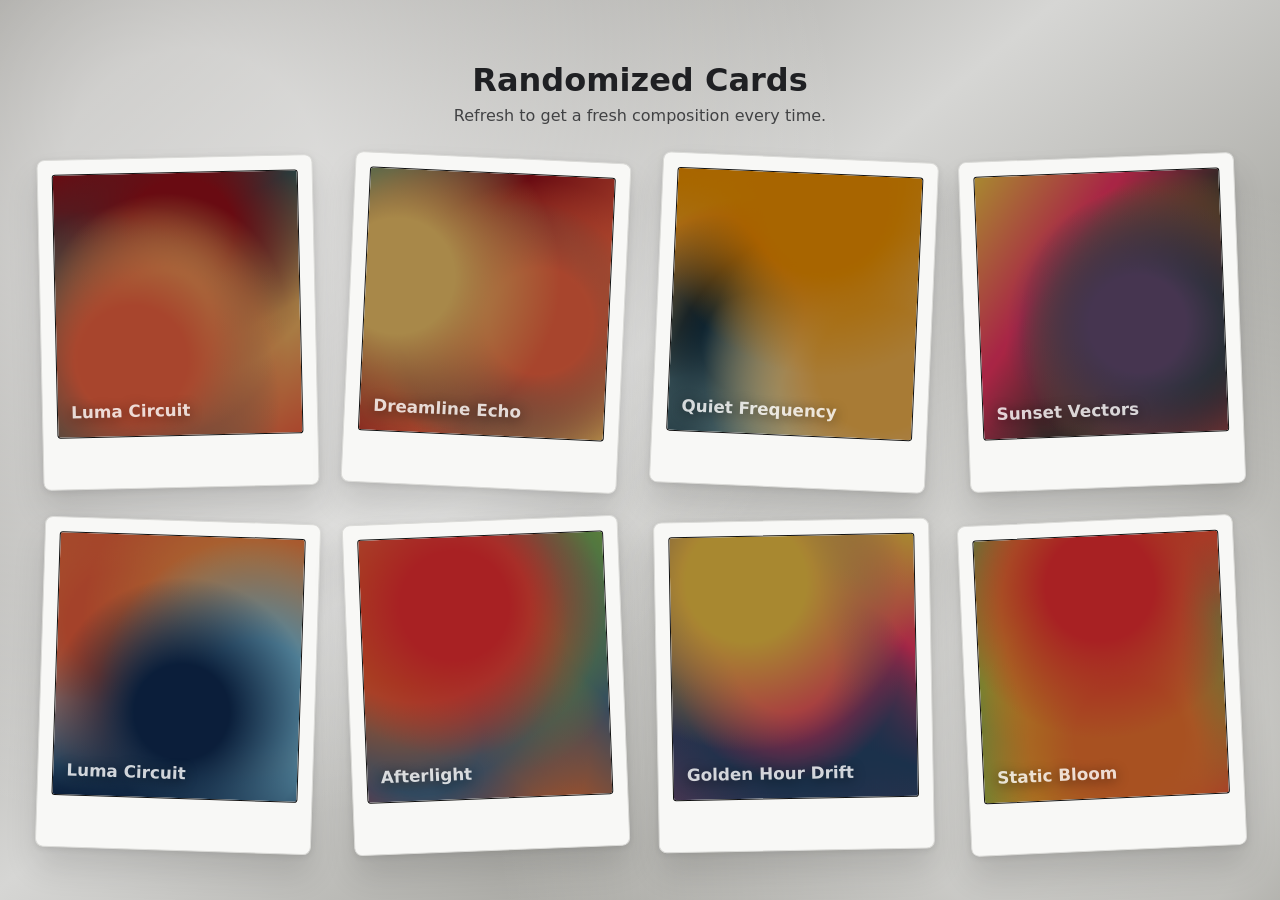
==== index.html @ 628a6130 "Build randomized polaroid-style gradient cards" ====
<!doctype html>
<html lang="en">
  <head>
    <meta charset="UTF-8" />
    <meta name="viewport" content="width=device-width, initial-scale=1.0" />
    <title>Randomized Polaroid Cards</title>
    <link rel="stylesheet" href="styles.css" />
  </head>
  <body>
    <main>
      <h1>Randomized Cards</h1>
      <p>Refresh to get a fresh composition every time.</p>
      <section class="card-grid" id="cardGrid" aria-label="Color cards"></section>
    </main>

    <template id="cardTemplate">
      <article class="polaroid-card">
        <div class="artwork-wrap">
          <div class="artwork" role="img"></div>
          <p class="card-text"></p>
        </div>
      </article>
    </template>

    <script src="script.js"></script>
  </body>
</html>
---- styles.css ----
:root {
  --bg: #ebe9e3;
  --ink: #1f2023;
  --frame: #f8f8f6;
}

* {
  box-sizing: border-box;
}

body {
  margin: 0;
  min-height: 100vh;
  font-family: Inter, system-ui, -apple-system, Segoe UI, Roboto, Helvetica, Arial, sans-serif;
  color: var(--ink);
  background:
    radial-gradient(circle at 15% 20%, #fff9 0 10%, transparent 50%),
    radial-gradient(circle at 85% 85%, #fff8 0 14%, transparent 45%),
    linear-gradient(140deg, #77756f, #d6d6d4 45%, #727168);
  padding: 2.5rem 1rem;
}

main {
  max-width: 1200px;
  margin: 0 auto;
  text-align: center;
}

h1 {
  margin-bottom: 0.4rem;
}

p {
  margin-top: 0;
  opacity: 0.8;
}

.card-grid {
  margin-top: 2rem;
  display: grid;
  grid-template-columns: repeat(auto-fit, minmax(230px, 1fr));
  gap: 2rem;
}

.polaroid-card {
  position: relative;
  background: var(--frame);
  border: 1px solid #dbdbd8;
  border-radius: 0.5rem;
  box-shadow:
    0 0.1rem 0.4rem #00000017,
    0 1.25rem 2rem #0000001f;
  padding: 0.9rem 0.9rem 3.2rem;
  aspect-ratio: 1 / 1.2;
}

.artwork-wrap {
  position: relative;
  width: 100%;
  height: 100%;
  border-radius: 0.2rem;
  overflow: hidden;
  border: 1px solid #111;
}

.artwork {
  width: 100%;
  height: 100%;
  filter: saturate(1.2) brightness(0.65) contrast(1.05) blur(0.2px);
}

.card-text {
  position: absolute;
  inset-inline: 0.8rem;
  bottom: 0.9rem;
  margin: 0;
  text-align: left;
  font-size: 1.05rem;
  font-weight: 600;
  line-height: 1.25;
  color: #fff;
  text-shadow: 0 0.14rem 0.8rem #000000ab;
}
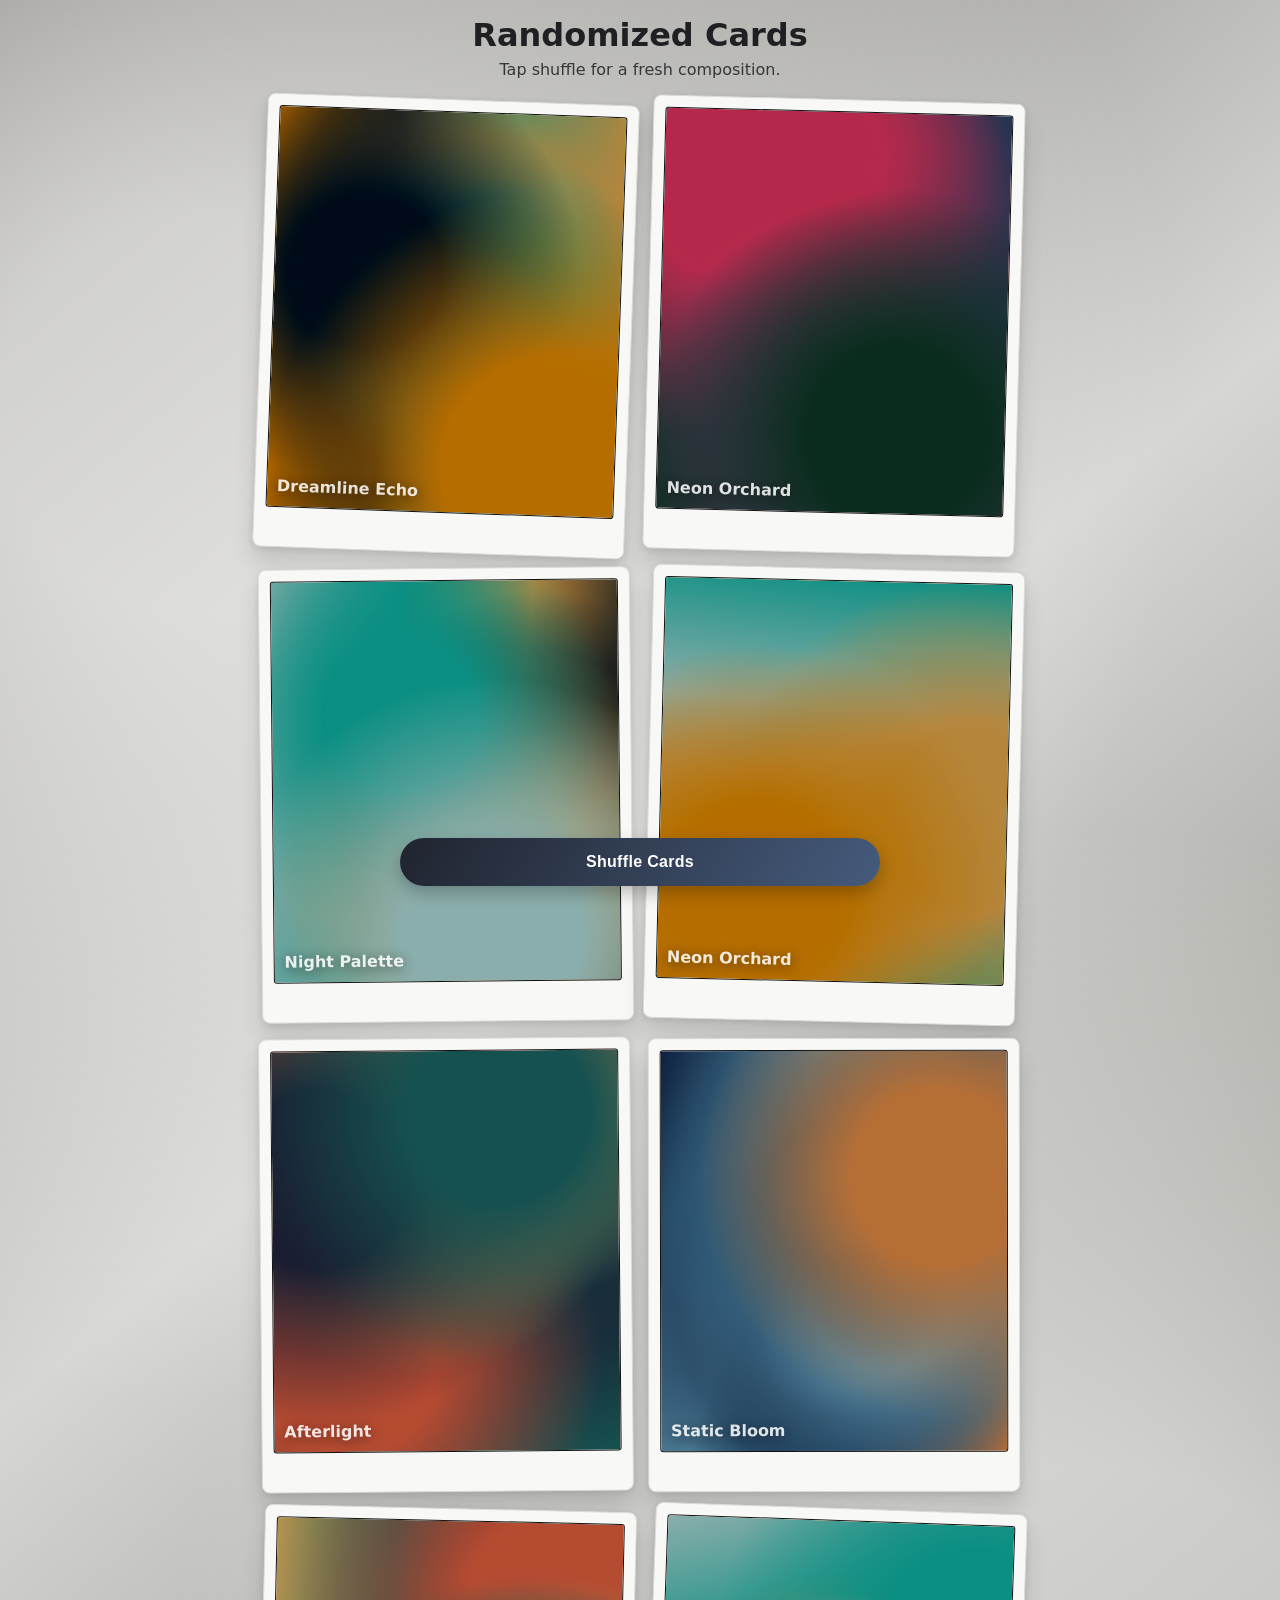
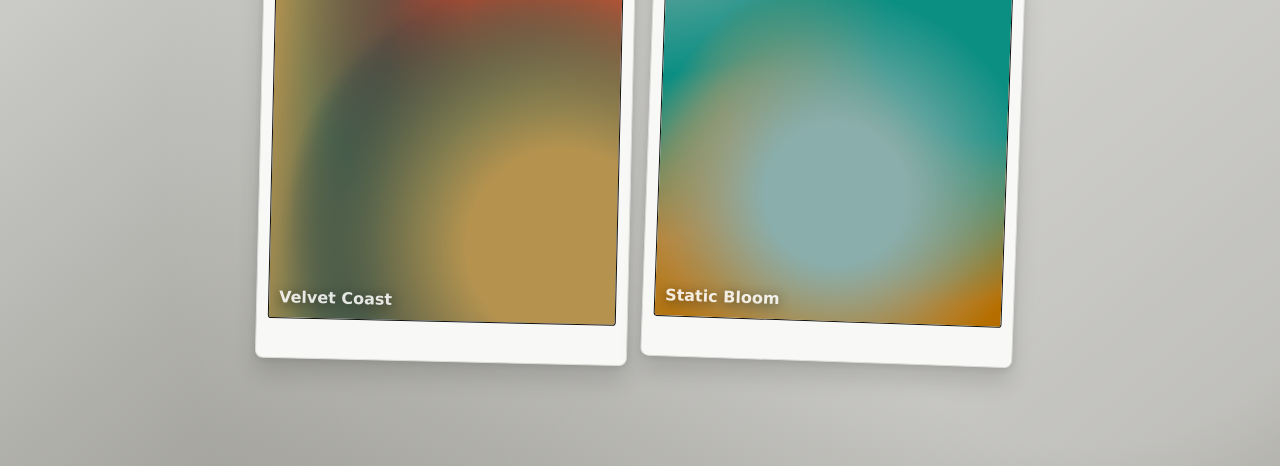
==== commit 68936cf5: "Polish mobile card layout and controls" ====
--- a/index.html
+++ b/index.html
@@ -2,16 +2,18 @@
 <html lang="en">
   <head>
     <meta charset="UTF-8" />
-    <meta name="viewport" content="width=device-width, initial-scale=1.0" />
+    <meta name="viewport" content="width=device-width, initial-scale=1.0, viewport-fit=cover" />
     <title>Randomized Polaroid Cards</title>
     <link rel="stylesheet" href="styles.css" />
   </head>
   <body>
     <main>
       <h1>Randomized Cards</h1>
-      <p>Refresh to get a fresh composition every time.</p>
+      <p>Tap shuffle for a fresh composition.</p>
       <section class="card-grid" id="cardGrid" aria-label="Color cards"></section>
     </main>
+
+    <button id="shuffleBtn" class="shuffle-btn" type="button" aria-label="Shuffle cards">Shuffle Cards</button>
 
     <template id="cardTemplate">
       <article class="polaroid-card">
--- a/styles.css
+++ b/styles.css
@@ -8,38 +8,45 @@
   box-sizing: border-box;
 }
 
+html,
+body {
+  min-height: 100%;
+}
+
 body {
   margin: 0;
-  min-height: 100vh;
   font-family: Inter, system-ui, -apple-system, Segoe UI, Roboto, Helvetica, Arial, sans-serif;
   color: var(--ink);
   background:
     radial-gradient(circle at 15% 20%, #fff9 0 10%, transparent 50%),
     radial-gradient(circle at 85% 85%, #fff8 0 14%, transparent 45%),
     linear-gradient(140deg, #77756f, #d6d6d4 45%, #727168);
-  padding: 2.5rem 1rem;
+  padding: max(1rem, env(safe-area-inset-top)) 1rem calc(6.5rem + env(safe-area-inset-bottom));
+  overscroll-behavior-y: none;
+  -webkit-tap-highlight-color: transparent;
 }
 
 main {
-  max-width: 1200px;
+  max-width: 760px;
   margin: 0 auto;
   text-align: center;
 }
 
 h1 {
-  margin-bottom: 0.4rem;
+  margin: 0 0 0.4rem;
+  font-size: clamp(1.5rem, 5vw, 2rem);
 }
 
 p {
   margin-top: 0;
-  opacity: 0.8;
+  opacity: 0.85;
 }
 
 .card-grid {
-  margin-top: 2rem;
+  margin-top: 1.2rem;
   display: grid;
-  grid-template-columns: repeat(auto-fit, minmax(230px, 1fr));
-  gap: 2rem;
+  grid-template-columns: repeat(2, minmax(0, 1fr));
+  gap: 0.8rem;
 }
 
 .polaroid-card {
@@ -49,9 +56,14 @@
   border-radius: 0.5rem;
   box-shadow:
     0 0.1rem 0.4rem #00000017,
-    0 1.25rem 2rem #0000001f;
-  padding: 0.9rem 0.9rem 3.2rem;
-  aspect-ratio: 1 / 1.2;
+    0 1rem 1.4rem #0000001f;
+  padding: 0.7rem 0.7rem 2.4rem;
+  aspect-ratio: 1 / 1.22;
+  transition: transform 160ms ease, box-shadow 160ms ease;
+}
+
+.polaroid-card:active {
+  transform: scale(0.985);
 }
 
 .artwork-wrap {
@@ -66,18 +78,51 @@
 .artwork {
   width: 100%;
   height: 100%;
-  filter: saturate(1.2) brightness(0.65) contrast(1.05) blur(0.2px);
+  filter: saturate(1.2) brightness(0.7) contrast(1.05);
 }
 
 .card-text {
   position: absolute;
-  inset-inline: 0.8rem;
-  bottom: 0.9rem;
+  inset-inline: 0.6rem;
+  bottom: 0.7rem;
   margin: 0;
   text-align: left;
-  font-size: 1.05rem;
+  font-size: 0.92rem;
   font-weight: 600;
-  line-height: 1.25;
+  line-height: 1.2;
   color: #fff;
   text-shadow: 0 0.14rem 0.8rem #000000ab;
 }
+
+.shuffle-btn {
+  position: fixed;
+  z-index: 20;
+  left: 50%;
+  bottom: calc(0.9rem + env(safe-area-inset-bottom));
+  transform: translateX(-50%);
+  width: min(92vw, 30rem);
+  min-height: 3rem;
+  border: 0;
+  border-radius: 999px;
+  padding: 0.85rem 1rem;
+  font-size: 1rem;
+  font-weight: 700;
+  letter-spacing: 0.02em;
+  color: #fff;
+  background: linear-gradient(120deg, #20242f, #455b7c);
+  box-shadow: 0 0.45rem 1rem #0000003d;
+}
+
+.shuffle-btn:active {
+  transform: translateX(-50%) scale(0.985);
+}
+
+@media (min-width: 560px) {
+  .card-grid {
+    gap: 1rem;
+  }
+
+  .card-text {
+    font-size: 1rem;
+  }
+}
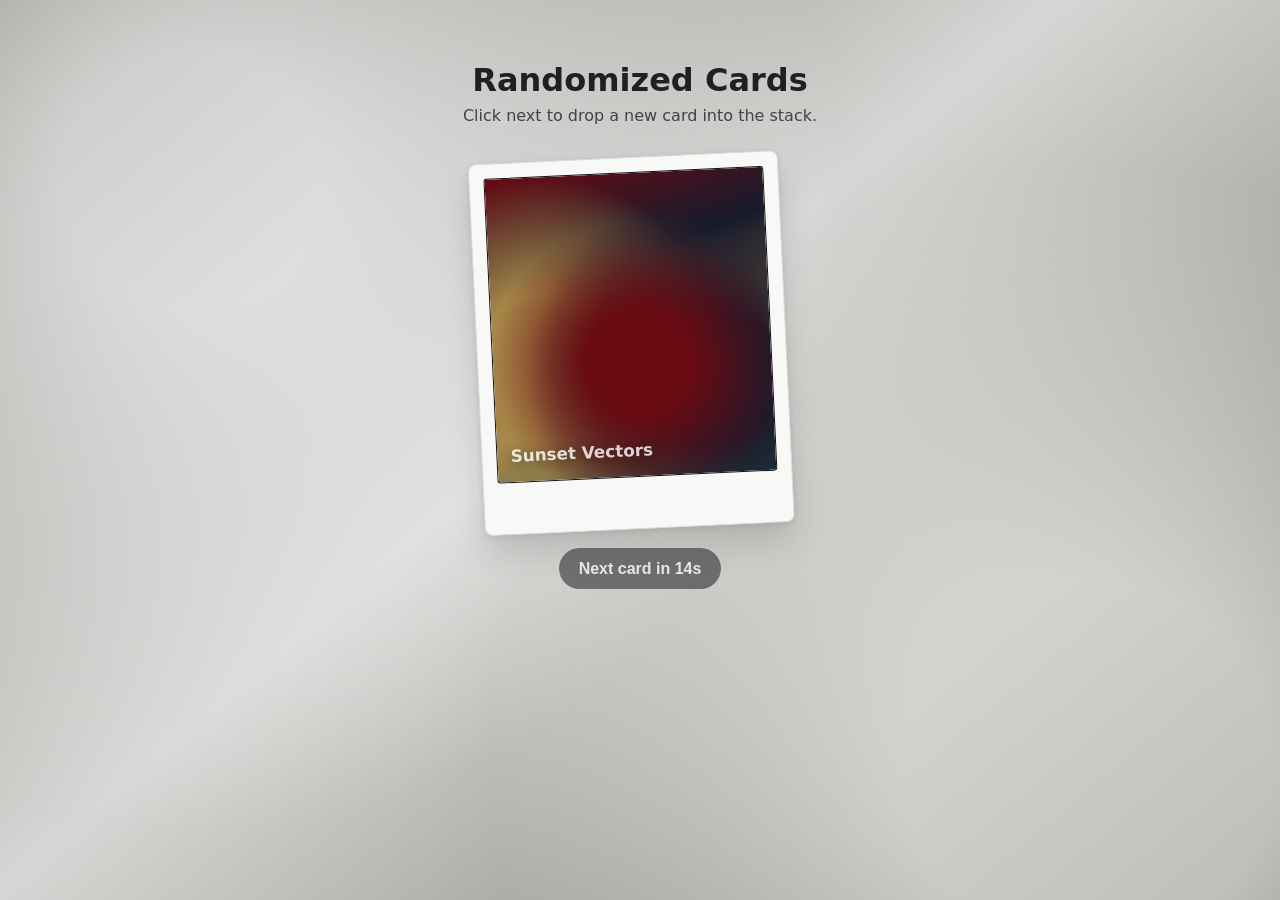
==== commit 155ee7ed: "Add single-card drop stack with 15s next cooldown" ====
--- a/index.html
+++ b/index.html
@@ -2,18 +2,17 @@
 <html lang="en">
   <head>
     <meta charset="UTF-8" />
-    <meta name="viewport" content="width=device-width, initial-scale=1.0, viewport-fit=cover" />
+    <meta name="viewport" content="width=device-width, initial-scale=1.0" />
     <title>Randomized Polaroid Cards</title>
     <link rel="stylesheet" href="styles.css" />
   </head>
   <body>
     <main>
       <h1>Randomized Cards</h1>
-      <p>Tap shuffle for a fresh composition.</p>
-      <section class="card-grid" id="cardGrid" aria-label="Color cards"></section>
+      <p>Click next to drop a new card into the stack.</p>
+      <section class="card-stack" id="cardStack" aria-live="polite" aria-label="Color card stack"></section>
+      <button class="next-button" id="nextButton" type="button">Next card in 15s</button>
     </main>
-
-    <button id="shuffleBtn" class="shuffle-btn" type="button" aria-label="Shuffle cards">Shuffle Cards</button>
 
     <template id="cardTemplate">
       <article class="polaroid-card">
--- a/styles.css
+++ b/styles.css
@@ -8,62 +8,100 @@
   box-sizing: border-box;
 }
 
-html,
-body {
-  min-height: 100%;
-}
-
 body {
   margin: 0;
+  min-height: 100vh;
   font-family: Inter, system-ui, -apple-system, Segoe UI, Roboto, Helvetica, Arial, sans-serif;
   color: var(--ink);
   background:
     radial-gradient(circle at 15% 20%, #fff9 0 10%, transparent 50%),
     radial-gradient(circle at 85% 85%, #fff8 0 14%, transparent 45%),
     linear-gradient(140deg, #77756f, #d6d6d4 45%, #727168);
-  padding: max(1rem, env(safe-area-inset-top)) 1rem calc(6.5rem + env(safe-area-inset-bottom));
-  overscroll-behavior-y: none;
-  -webkit-tap-highlight-color: transparent;
+  padding: 2.5rem 1rem;
 }
 
 main {
-  max-width: 760px;
+  max-width: 440px;
   margin: 0 auto;
   text-align: center;
 }
 
 h1 {
-  margin: 0 0 0.4rem;
-  font-size: clamp(1.5rem, 5vw, 2rem);
+  margin-bottom: 0.4rem;
 }
 
 p {
   margin-top: 0;
-  opacity: 0.85;
+  opacity: 0.8;
 }
 
-.card-grid {
-  margin-top: 1.2rem;
-  display: grid;
-  grid-template-columns: repeat(2, minmax(0, 1fr));
-  gap: 0.8rem;
+.card-stack {
+  position: relative;
+  width: min(100%, 310px);
+  margin: 2rem auto 1.2rem;
+  aspect-ratio: 1 / 1.2;
 }
 
 .polaroid-card {
-  position: relative;
+  position: absolute;
+  inset: 0;
   background: var(--frame);
   border: 1px solid #dbdbd8;
   border-radius: 0.5rem;
   box-shadow:
     0 0.1rem 0.4rem #00000017,
-    0 1rem 1.4rem #0000001f;
-  padding: 0.7rem 0.7rem 2.4rem;
-  aspect-ratio: 1 / 1.22;
-  transition: transform 160ms ease, box-shadow 160ms ease;
+    0 1.25rem 2rem #0000001f;
+  padding: 0.9rem 0.9rem 3.2rem;
+  aspect-ratio: 1 / 1.2;
+  transform-origin: 50% 100%;
 }
 
-.polaroid-card:active {
-  transform: scale(0.985);
+.polaroid-card.is-dropping {
+  animation: drop-in 650ms cubic-bezier(0.22, 0.91, 0.25, 1.03);
+}
+
+.polaroid-card.is-stacked {
+  animation: settle-out 550ms ease forwards;
+}
+
+.next-button {
+  appearance: none;
+  border: none;
+  border-radius: 999px;
+  background: #1f2023;
+  color: #fff;
+  font-size: 1rem;
+  font-weight: 600;
+  padding: 0.72rem 1.2rem;
+  cursor: pointer;
+  transition: opacity 150ms ease;
+}
+
+.next-button:disabled {
+  opacity: 0.55;
+  cursor: not-allowed;
+}
+
+@keyframes drop-in {
+  0% {
+    transform: translateY(-125%) scale(0.97) rotate(var(--rotation));
+    opacity: 0;
+  }
+  60% {
+    transform: translateY(8%) scale(1.01) rotate(var(--rotation));
+    opacity: 1;
+  }
+  100% {
+    transform: translateY(0) scale(1) rotate(var(--rotation));
+    opacity: 1;
+  }
+}
+
+@keyframes settle-out {
+  to {
+    transform: translateY(1.5%) scale(0.985) rotate(var(--rotation));
+    opacity: 0;
+  }
 }
 
 .artwork-wrap {
@@ -78,51 +116,18 @@
 .artwork {
   width: 100%;
   height: 100%;
-  filter: saturate(1.2) brightness(0.7) contrast(1.05);
+  filter: saturate(1.2) brightness(0.65) contrast(1.05) blur(0.2px);
 }
 
 .card-text {
   position: absolute;
-  inset-inline: 0.6rem;
-  bottom: 0.7rem;
+  inset-inline: 0.8rem;
+  bottom: 0.9rem;
   margin: 0;
   text-align: left;
-  font-size: 0.92rem;
+  font-size: 1.05rem;
   font-weight: 600;
-  line-height: 1.2;
+  line-height: 1.25;
   color: #fff;
   text-shadow: 0 0.14rem 0.8rem #000000ab;
 }
-
-.shuffle-btn {
-  position: fixed;
-  z-index: 20;
-  left: 50%;
-  bottom: calc(0.9rem + env(safe-area-inset-bottom));
-  transform: translateX(-50%);
-  width: min(92vw, 30rem);
-  min-height: 3rem;
-  border: 0;
-  border-radius: 999px;
-  padding: 0.85rem 1rem;
-  font-size: 1rem;
-  font-weight: 700;
-  letter-spacing: 0.02em;
-  color: #fff;
-  background: linear-gradient(120deg, #20242f, #455b7c);
-  box-shadow: 0 0.45rem 1rem #0000003d;
-}
-
-.shuffle-btn:active {
-  transform: translateX(-50%) scale(0.985);
-}
-
-@media (min-width: 560px) {
-  .card-grid {
-    gap: 1rem;
-  }
-
-  .card-text {
-    font-size: 1rem;
-  }
-}
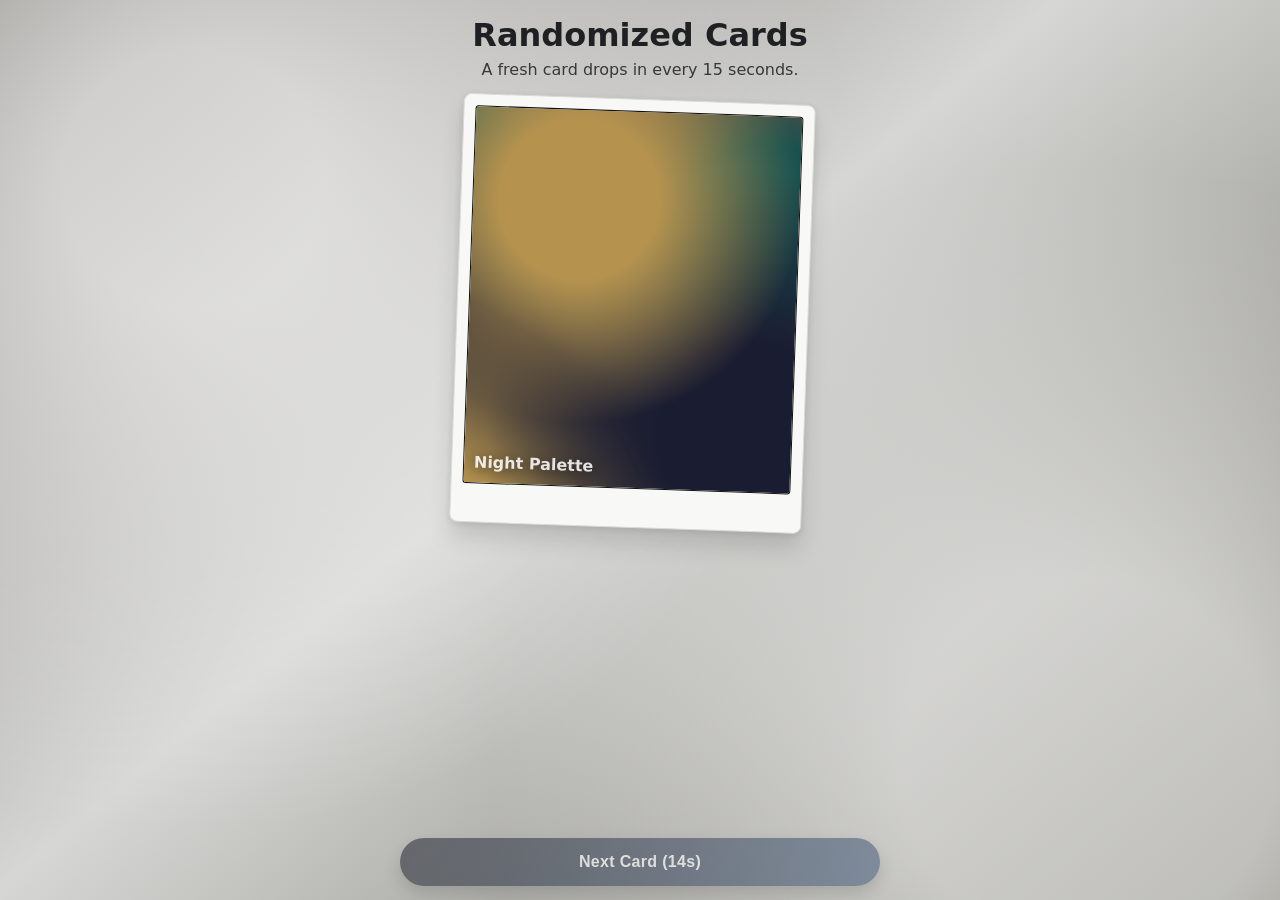
==== commit 67b5208b: "Show one card at a time with drop animation and 15s cooldown" ====
--- a/index.html
+++ b/index.html
@@ -2,17 +2,18 @@
 <html lang="en">
   <head>
     <meta charset="UTF-8" />
-    <meta name="viewport" content="width=device-width, initial-scale=1.0" />
+    <meta name="viewport" content="width=device-width, initial-scale=1.0, viewport-fit=cover" />
     <title>Randomized Polaroid Cards</title>
     <link rel="stylesheet" href="styles.css" />
   </head>
   <body>
     <main>
       <h1>Randomized Cards</h1>
-      <p>Click next to drop a new card into the stack.</p>
+      <p>A fresh card drops in every 15 seconds.</p>
       <section class="card-stack" id="cardStack" aria-live="polite" aria-label="Color card stack"></section>
-      <button class="next-button" id="nextButton" type="button">Next card in 15s</button>
     </main>
+
+    <button id="nextBtn" class="shuffle-btn" type="button" aria-label="Show next card">Next Card (15s)</button>
 
     <template id="cardTemplate">
       <article class="polaroid-card">
--- a/styles.css
+++ b/styles.css
@@ -8,38 +8,45 @@
   box-sizing: border-box;
 }
 
+html,
+body {
+  min-height: 100%;
+}
+
 body {
   margin: 0;
-  min-height: 100vh;
   font-family: Inter, system-ui, -apple-system, Segoe UI, Roboto, Helvetica, Arial, sans-serif;
   color: var(--ink);
   background:
     radial-gradient(circle at 15% 20%, #fff9 0 10%, transparent 50%),
     radial-gradient(circle at 85% 85%, #fff8 0 14%, transparent 45%),
     linear-gradient(140deg, #77756f, #d6d6d4 45%, #727168);
-  padding: 2.5rem 1rem;
+  padding: max(1rem, env(safe-area-inset-top)) 1rem calc(6.5rem + env(safe-area-inset-bottom));
+  overscroll-behavior-y: none;
+  -webkit-tap-highlight-color: transparent;
 }
 
 main {
-  max-width: 440px;
+  max-width: 760px;
   margin: 0 auto;
   text-align: center;
 }
 
 h1 {
-  margin-bottom: 0.4rem;
+  margin: 0 0 0.4rem;
+  font-size: clamp(1.5rem, 5vw, 2rem);
 }
 
 p {
   margin-top: 0;
-  opacity: 0.8;
+  opacity: 0.85;
 }
 
 .card-stack {
   position: relative;
-  width: min(100%, 310px);
-  margin: 2rem auto 1.2rem;
-  aspect-ratio: 1 / 1.2;
+  margin: 1.2rem auto 0;
+  width: min(94vw, 22rem);
+  aspect-ratio: 1 / 1.22;
 }
 
 .polaroid-card {
@@ -50,57 +57,27 @@
   border-radius: 0.5rem;
   box-shadow:
     0 0.1rem 0.4rem #00000017,
-    0 1.25rem 2rem #0000001f;
-  padding: 0.9rem 0.9rem 3.2rem;
-  aspect-ratio: 1 / 1.2;
-  transform-origin: 50% 100%;
+    0 1rem 1.4rem #0000001f;
+  padding: 0.7rem 0.7rem 2.4rem;
+  transform-origin: center top;
 }
 
 .polaroid-card.is-dropping {
-  animation: drop-in 650ms cubic-bezier(0.22, 0.91, 0.25, 1.03);
+  animation: card-drop 540ms cubic-bezier(0.19, 1, 0.22, 1);
 }
 
-.polaroid-card.is-stacked {
-  animation: settle-out 550ms ease forwards;
-}
-
-.next-button {
-  appearance: none;
-  border: none;
-  border-radius: 999px;
-  background: #1f2023;
-  color: #fff;
-  font-size: 1rem;
-  font-weight: 600;
-  padding: 0.72rem 1.2rem;
-  cursor: pointer;
-  transition: opacity 150ms ease;
-}
-
-.next-button:disabled {
-  opacity: 0.55;
-  cursor: not-allowed;
-}
-
-@keyframes drop-in {
+@keyframes card-drop {
   0% {
-    transform: translateY(-125%) scale(0.97) rotate(var(--rotation));
     opacity: 0;
+    transform: translateY(-24%) scale(0.96) rotate(var(--rotate, 0deg));
   }
-  60% {
-    transform: translateY(8%) scale(1.01) rotate(var(--rotation));
+  58% {
     opacity: 1;
+    transform: translateY(4%) scale(1.005) rotate(var(--rotate, 0deg));
   }
   100% {
-    transform: translateY(0) scale(1) rotate(var(--rotation));
     opacity: 1;
-  }
-}
-
-@keyframes settle-out {
-  to {
-    transform: translateY(1.5%) scale(0.985) rotate(var(--rotation));
-    opacity: 0;
+    transform: translateY(0) scale(1) rotate(var(--rotate, 0deg));
   }
 }
 
@@ -116,18 +93,52 @@
 .artwork {
   width: 100%;
   height: 100%;
-  filter: saturate(1.2) brightness(0.65) contrast(1.05) blur(0.2px);
+  filter: saturate(1.2) brightness(0.7) contrast(1.05);
 }
 
 .card-text {
   position: absolute;
-  inset-inline: 0.8rem;
-  bottom: 0.9rem;
+  inset-inline: 0.6rem;
+  bottom: 0.7rem;
   margin: 0;
   text-align: left;
-  font-size: 1.05rem;
+  font-size: 0.92rem;
   font-weight: 600;
-  line-height: 1.25;
+  line-height: 1.2;
   color: #fff;
   text-shadow: 0 0.14rem 0.8rem #000000ab;
 }
+
+.shuffle-btn {
+  position: fixed;
+  z-index: 30;
+  left: 50%;
+  bottom: calc(0.9rem + env(safe-area-inset-bottom));
+  transform: translateX(-50%);
+  width: min(92vw, 30rem);
+  min-height: 3rem;
+  border: 0;
+  border-radius: 999px;
+  padding: 0.85rem 1rem;
+  font-size: 1rem;
+  font-weight: 700;
+  letter-spacing: 0.02em;
+  color: #fff;
+  background: linear-gradient(120deg, #20242f, #455b7c);
+  box-shadow: 0 0.45rem 1rem #0000003d;
+  transition: opacity 140ms ease;
+}
+
+.shuffle-btn:disabled {
+  opacity: 0.55;
+}
+
+.shuffle-btn:active:not(:disabled) {
+  transform: translateX(-50%) scale(0.985);
+}
+
+@media (min-width: 560px) {
+  .card-text {
+    font-size: 1rem;
+  }
+}
